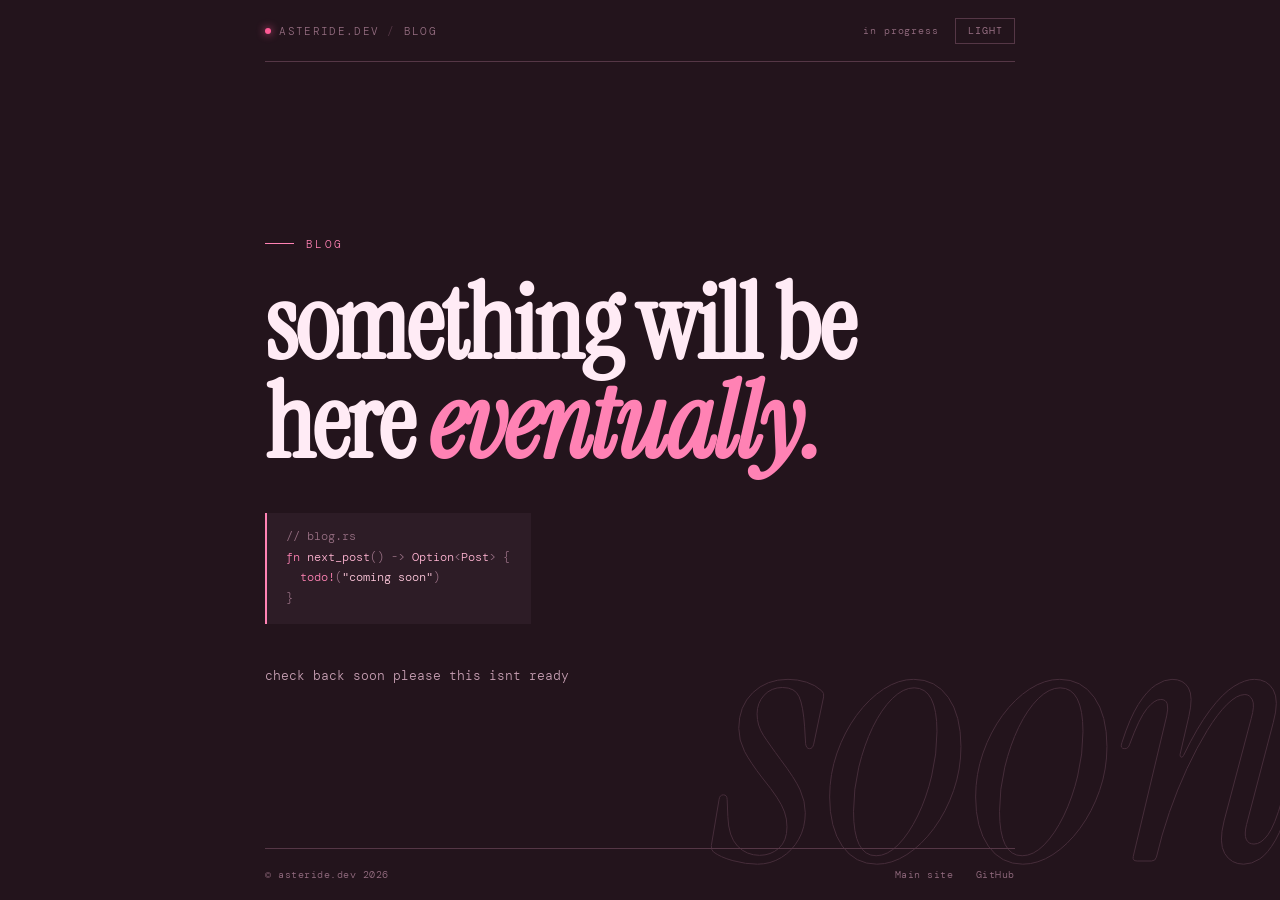
==== index.html @ 515a6f83 "init" ====
<!DOCTYPE html>
<html lang="en">
<head>
  <meta charset="UTF-8" />
  <meta name="viewport" content="width=device-width, initial-scale=1.0" />
  <title>coming soon</title>
  <link rel="preconnect" href="https://fonts.googleapis.com" />
  <link rel="preconnect" href="https://fonts.gstatic.com" crossorigin />
  <link href="https://fonts.googleapis.com/css2?family=Instrument+Serif:ital@0;1&family=DM+Mono:ital,wght@0,300;0,400;1,300&display=swap" rel="stylesheet" />

  <style>
    *, *::before, *::after { box-sizing: border-box; margin: 0; padding: 0; }

    :root {
      --bg-darkest:  rgb(35, 20, 28);
      --bg-dark:     rgb(45, 28, 38);
      --bg-mid:      rgb(55, 35, 45);
      --bg-light:    rgb(70, 45, 58);
      --bg-lighter:  rgb(85, 55, 70);
      --border:      rgb(85, 55, 70);
      --text-primary:   rgb(255, 235, 245);
      --text-secondary: rgb(200, 160, 180);
      --text-muted:     rgb(150, 110, 130);
      --accent:      rgb(255, 130, 180);
      --accent-hot:  rgb(255, 90, 150);
      --accent-light: rgb(255, 200, 220);
      --pink-300:    rgb(255, 180, 210);
      --pink-900:    rgb(130, 30, 65);
    }

    [data-theme="light"] {
      --bg-darkest:  rgb(255, 252, 254);
      --bg-dark:     rgb(255, 248, 252);
      --bg-mid:      rgb(255, 240, 248);
      --bg-light:    rgb(245, 230, 240);
      --bg-lighter:  rgb(235, 220, 230);
      --border:      rgb(235, 220, 230);
      --text-primary:   rgb(80, 40, 60);
      --text-secondary: rgb(130, 80, 105);
      --text-muted:     rgb(170, 120, 145);
      --accent:      rgb(220, 80, 140);
      --accent-hot:  rgb(255, 90, 150);
      --accent-light: rgb(255, 180, 210);
      --pink-300:    rgb(255, 200, 225);
      --pink-900:    rgb(145, 50, 85);
    }

    html, body { height: 100%; }

    body {
      background: var(--bg-darkest);
      color: var(--text-primary);
      font-family: 'DM Mono', monospace;
      font-weight: 300;
      min-height: 100vh;
      display: flex;
      flex-direction: column;
      overflow-x: hidden;
      transition: background 0.3s, color 0.3s;
    }

    .petals {
      position: fixed;
      inset: 0;
      pointer-events: none;
      overflow: hidden;
      z-index: 0;
    }

    .petal {
      position: absolute;
      width: 6px;
      height: 8px;
      background: var(--accent);
      border-radius: 80% 0 80% 0;
      opacity: 0;
      animation: drift linear infinite;
    }

    @keyframes drift {
      0%   { transform: translateY(-20px) rotate(0deg);   opacity: 0; }
      5%   { opacity: 0.18; }
      95%  { opacity: 0.12; }
      100% { transform: translateY(105vh) rotate(360deg); opacity: 0; }
    }

    .page {
      position: relative;
      z-index: 1;
      flex: 1;
      display: flex;
      flex-direction: column;
      max-width: 820px;
      margin: 0 auto;
      width: 100%;
      padding: 0 2.2rem;
    }

    .top-bar {
      border-bottom: 1px solid var(--border);
      padding: 1.1rem 0;
      display: flex;
      justify-content: space-between;
      align-items: center;
      opacity: 0;
      animation: fade-up 0.5s ease forwards 0.1s;
    }

    .site-id {
      font-size: 0.7rem;
      letter-spacing: 0.12em;
      text-transform: uppercase;
      color: var(--text-muted);
      display: flex;
      align-items: center;
      gap: 0.5rem;
    }

    .site-id a { color: inherit; text-decoration: none; transition: color 0.15s; }
    .site-id a:hover { color: var(--accent); }

    .dot {
      width: 6px; height: 6px;
      border-radius: 50%;
      background: var(--accent-hot);
      box-shadow: 0 0 8px var(--accent-hot);
      animation: pulse 2.5s ease-in-out infinite;
    }

    @keyframes pulse {
      0%, 100% { opacity: 1; }
      50% { opacity: 0.3; }
    }

    .top-right { display: flex; align-items: center; gap: 1rem; }

    .theme-toggle {
      background: none;
      border: 1px solid var(--border);
      color: var(--text-muted);
      font-family: 'DM Mono', monospace;
      font-size: 0.62rem;
      letter-spacing: 0.1em;
      text-transform: uppercase;
      padding: 0.35rem 0.7rem;
      cursor: pointer;
      transition: border-color 0.2s, color 0.2s;
    }
    .theme-toggle:hover { border-color: var(--accent); color: var(--accent); }

    .status-tag { font-size: 0.62rem; letter-spacing: 0.1em; color: var(--text-muted); }

    .main {
      flex: 1;
      display: flex;
      flex-direction: column;
      justify-content: center;
      padding: 4rem 0 3rem;
    }

    .kicker {
      font-size: 0.68rem;
      letter-spacing: 0.22em;
      text-transform: uppercase;
      color: var(--accent);
      margin-bottom: 1.5rem;
      opacity: 0;
      animation: fade-up 0.5s ease forwards 0.3s;
      display: flex;
      align-items: center;
      gap: 0.75rem;
    }
    .kicker::before {
      content: '';
      display: inline-block;
      width: 1.8rem;
      height: 1px;
      background: var(--accent);
    }

    .headline {
      font-family: 'Instrument Serif', Georgia, serif;
      font-size: clamp(3rem, 9vw, 6.5rem);
      line-height: 0.95;
      letter-spacing: -0.02em;
      margin-bottom: 2.5rem;
      opacity: 0;
      animation: fade-up 0.6s ease forwards 0.45s;
    }
    .headline em { font-style: italic; color: var(--accent); }

    .code-deco {
      font-size: 0.72rem;
      line-height: 1.8;
      color: var(--text-muted);
      background: var(--bg-dark);
      border-left: 2px solid var(--accent);
      padding: 0.9rem 1.2rem;
      margin-bottom: 2.5rem;
      max-width: 38ch;
      opacity: 0;
      animation: fade-up 0.5s ease forwards 0.6s;
      transition: background 0.3s;
    }
    .code-deco .c { color: var(--text-muted); }
    .code-deco .k { color: var(--accent); }
    .code-deco .s { color: var(--accent-light); }
    .code-deco .n { color: var(--pink-300); }

    .body-copy {
      font-size: 0.82rem;
      line-height: 1.9;
      color: var(--text-secondary);
      max-width: 42ch;
      opacity: 0;
      animation: fade-up 0.5s ease forwards 0.72s;
    }
    .body-copy strong { color: var(--text-primary); font-weight: 400; }

    .notify {
      margin-top: 2.8rem;
      opacity: 0;
      animation: fade-up 0.5s ease forwards 0.85s;
    }

    .notify-label {
      font-size: 0.62rem;
      letter-spacing: 0.18em;
      text-transform: uppercase;
      color: var(--text-muted);
      margin-bottom: 0.75rem;
      display: block;
    }

    .notify-row {
      display: flex;
      max-width: 380px;
      border: 1px solid var(--border);
      background: var(--bg-dark);
      transition: border-color 0.2s, background 0.3s;
    }
    .notify-row:focus-within { border-color: var(--accent); }

    .notify-row input {
      flex: 1;
      padding: 0.75rem 1rem;
      background: transparent;
      border: none;
      outline: none;
      font-family: 'DM Mono', monospace;
      font-size: 0.78rem;
      font-weight: 300;
      color: var(--text-primary);
    }
    .notify-row input::placeholder { color: var(--text-muted); }

    .notify-row button {
      padding: 0.75rem 1.1rem;
      background: var(--accent-hot);
      color: rgb(35, 20, 28);
      border: none;
      font-family: 'DM Mono', monospace;
      font-size: 0.7rem;
      font-weight: 400;
      letter-spacing: 0.1em;
      text-transform: uppercase;
      cursor: pointer;
      transition: background 0.2s;
      white-space: nowrap;
    }
    .notify-row button:hover { background: var(--accent); }

    .thanks {
      display: none;
      font-size: 0.72rem;
      color: var(--accent);
      margin-top: 0.6rem;
      letter-spacing: 0.05em;
    }

    .footer {
      border-top: 1px solid var(--border);
      padding: 1.2rem 0;
      display: flex;
      justify-content: space-between;
      align-items: center;
      opacity: 0;
      animation: fade-up 0.4s ease forwards 1s;
    }

    .footer-copy { font-size: 0.62rem; letter-spacing: 0.05em; color: var(--text-muted); }
    .footer-links { display: flex; gap: 1.4rem; }
    .footer-links a {
      font-size: 0.62rem;
      letter-spacing: 0.05em;
      color: var(--text-muted);
      text-decoration: none;
      transition: color 0.15s;
    }
    .footer-links a:hover { color: var(--accent); }

    .watermark {
      position: fixed;
      bottom: -0.05em;
      right: -0.05em;
      font-family: 'Instrument Serif', Georgia, serif;
      font-style: italic;
      font-size: clamp(10rem, 28vw, 22rem);
      color: transparent;
      -webkit-text-stroke: 1px var(--bg-light);
      line-height: 1;
      pointer-events: none;
      user-select: none;
      opacity: 0;
      animation: fade 1s ease forwards 0.5s;
      z-index: 0;
      transition: -webkit-text-stroke-color 0.3s;
    }

    @keyframes fade-up {
      from { opacity: 0; transform: translateY(14px); }
      to   { opacity: 1; transform: translateY(0); }
    }
    @keyframes fade {
      from { opacity: 0; }
      to   { opacity: 1; }
    }
  </style>
</head>
<body>

  <div class="petals" id="petals"></div>
  <div class="watermark" aria-hidden="true">soon</div>

  <div class="page">
    <header class="top-bar">
      <div class="site-id">
        <span class="dot"></span>
        <a href="https://asteride.dev">asteride.dev</a>
        <span style="color:var(--bg-lighter)">/</span>
        <span>blog</span>
      </div>
      <div class="top-right">
        <span class="status-tag">in progress</span>
        <button class="theme-toggle" id="theme-btn" aria-label="Toggle theme">light</button>
      </div>
    </header>

    <main class="main">
      <p class="kicker">blog</p>

      <h1 class="headline">
        something will be here
        <em>eventually.</em>
      </h1>

      <div class="code-deco" aria-hidden="true">
        <span class="c">// blog.rs</span><br/>
        <span class="k">fn</span> <span class="n"> next_post</span>() -&gt; <span class="n">Option</span>&lt;<span class="n">Post</span>&gt; {<br/>
        &nbsp;&nbsp;<span class="k">todo!</span>(<span class="s">"coming soon"</span>)<br/>
        }
      </div>

      <p class="body-copy">
        check back soon please this isnt ready
      </p>
    </main>

    <footer class="footer">
      <span class="footer-copy">© asteride.dev 2026</span>
      <nav class="footer-links">
        <a href="https://asteride.dev">Main site</a>
        <a href="https://github.com/Aster-IDE" target="_blank" rel="noopener">GitHub</a>
      </nav>
    </footer>
  </div>

  <script>
    // Falling petals
    const container = document.getElementById('petals');
    for (let i = 0; i < 18; i++) {
      const p = document.createElement('div');
      p.className = 'petal';
      p.style.left = Math.random() * 100 + 'vw';
      p.style.width = (4 + Math.random() * 5) + 'px';
      p.style.height = (6 + Math.random() * 6) + 'px';
      p.style.animationDuration = (8 + Math.random() * 14) + 's';
      p.style.animationDelay = (Math.random() * 16) + 's';
      p.style.borderRadius = Math.random() > 0.5 ? '80% 0 80% 0' : '0 80% 0 80%';
      container.appendChild(p);
    }

    // Theme toggle
    const themeBtn = document.getElementById('theme-btn');
    let dark = true;
    themeBtn.addEventListener('click', () => {
      dark = !dark;
      document.documentElement.setAttribute('data-theme', dark ? '' : 'light');
      themeBtn.textContent = dark ? 'light' : 'dark';
    });
  </script>

</body>
</html>
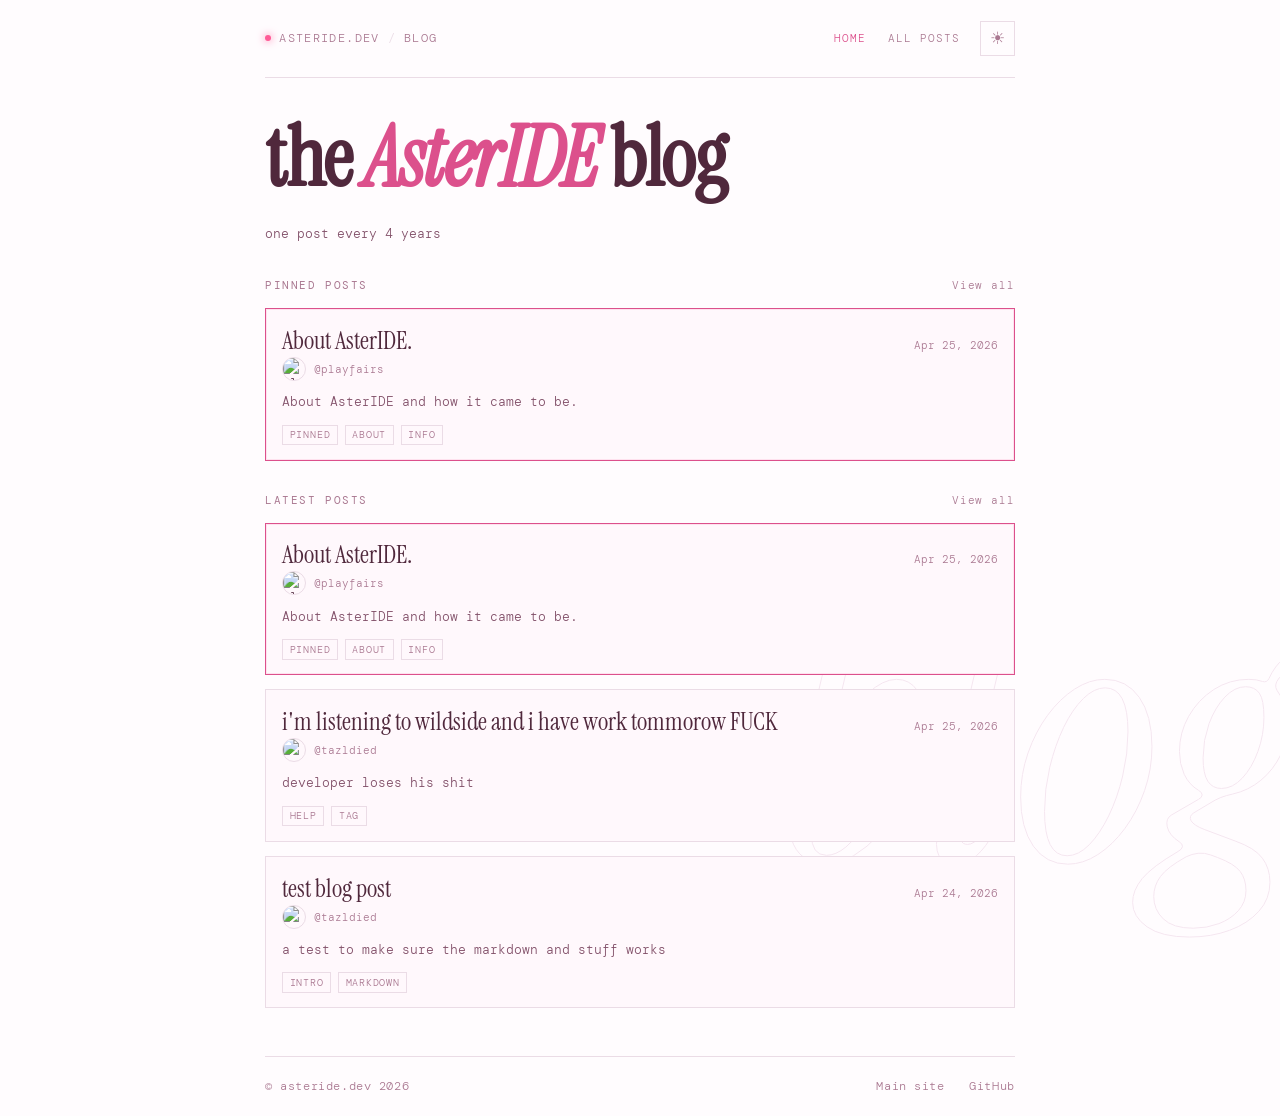
==== commit fce58d93: "faviocn" ====
--- a/index.html
+++ b/index.html
@@ -1,369 +1,75 @@
-<!DOCTYPE html>
+﻿<!DOCTYPE html>
 <html lang="en">
 <head>
   <meta charset="UTF-8" />
   <meta name="viewport" content="width=device-width, initial-scale=1.0" />
-  <title>coming soon</title>
+  <title>AsterIDE Blog</title>
+  <link rel="icon" type="image/x-icon" href="https://asteride.dev/favicon.ico"/>
+  <script>
+    (function () {
+      const key = "aster_blog_theme";
+      let theme = null;
+      try {
+        theme = localStorage.getItem(key);
+      } catch (error) {
+        theme = null;
+      }
+      if (theme !== "dark" && theme !== "light") {
+        const prefersDark = window.matchMedia && window.matchMedia("(prefers-color-scheme: dark)").matches;
+        theme = prefersDark ? "dark" : "light";
+      }
+      document.documentElement.setAttribute("data-theme", theme === "light" ? "light" : "");
+    })();
+  </script>
   <link rel="preconnect" href="https://fonts.googleapis.com" />
   <link rel="preconnect" href="https://fonts.gstatic.com" crossorigin />
   <link href="https://fonts.googleapis.com/css2?family=Instrument+Serif:ital@0;1&family=DM+Mono:ital,wght@0,300;0,400;1,300&display=swap" rel="stylesheet" />
-
-  <style>
-    *, *::before, *::after { box-sizing: border-box; margin: 0; padding: 0; }
-
-    :root {
-      --bg-darkest:  rgb(35, 20, 28);
-      --bg-dark:     rgb(45, 28, 38);
-      --bg-mid:      rgb(55, 35, 45);
-      --bg-light:    rgb(70, 45, 58);
-      --bg-lighter:  rgb(85, 55, 70);
-      --border:      rgb(85, 55, 70);
-      --text-primary:   rgb(255, 235, 245);
-      --text-secondary: rgb(200, 160, 180);
-      --text-muted:     rgb(150, 110, 130);
-      --accent:      rgb(255, 130, 180);
-      --accent-hot:  rgb(255, 90, 150);
-      --accent-light: rgb(255, 200, 220);
-      --pink-300:    rgb(255, 180, 210);
-      --pink-900:    rgb(130, 30, 65);
-    }
-
-    [data-theme="light"] {
-      --bg-darkest:  rgb(255, 252, 254);
-      --bg-dark:     rgb(255, 248, 252);
-      --bg-mid:      rgb(255, 240, 248);
-      --bg-light:    rgb(245, 230, 240);
-      --bg-lighter:  rgb(235, 220, 230);
-      --border:      rgb(235, 220, 230);
-      --text-primary:   rgb(80, 40, 60);
-      --text-secondary: rgb(130, 80, 105);
-      --text-muted:     rgb(170, 120, 145);
-      --accent:      rgb(220, 80, 140);
-      --accent-hot:  rgb(255, 90, 150);
-      --accent-light: rgb(255, 180, 210);
-      --pink-300:    rgb(255, 200, 225);
-      --pink-900:    rgb(145, 50, 85);
-    }
-
-    html, body { height: 100%; }
-
-    body {
-      background: var(--bg-darkest);
-      color: var(--text-primary);
-      font-family: 'DM Mono', monospace;
-      font-weight: 300;
-      min-height: 100vh;
-      display: flex;
-      flex-direction: column;
-      overflow-x: hidden;
-      transition: background 0.3s, color 0.3s;
-    }
-
-    .petals {
-      position: fixed;
-      inset: 0;
-      pointer-events: none;
-      overflow: hidden;
-      z-index: 0;
-    }
-
-    .petal {
-      position: absolute;
-      width: 6px;
-      height: 8px;
-      background: var(--accent);
-      border-radius: 80% 0 80% 0;
-      opacity: 0;
-      animation: drift linear infinite;
-    }
-
-    @keyframes drift {
-      0%   { transform: translateY(-20px) rotate(0deg);   opacity: 0; }
-      5%   { opacity: 0.18; }
-      95%  { opacity: 0.12; }
-      100% { transform: translateY(105vh) rotate(360deg); opacity: 0; }
-    }
-
-    .page {
-      position: relative;
-      z-index: 1;
-      flex: 1;
-      display: flex;
-      flex-direction: column;
-      max-width: 820px;
-      margin: 0 auto;
-      width: 100%;
-      padding: 0 2.2rem;
-    }
-
-    .top-bar {
-      border-bottom: 1px solid var(--border);
-      padding: 1.1rem 0;
-      display: flex;
-      justify-content: space-between;
-      align-items: center;
-      opacity: 0;
-      animation: fade-up 0.5s ease forwards 0.1s;
-    }
-
-    .site-id {
-      font-size: 0.7rem;
-      letter-spacing: 0.12em;
-      text-transform: uppercase;
-      color: var(--text-muted);
-      display: flex;
-      align-items: center;
-      gap: 0.5rem;
-    }
-
-    .site-id a { color: inherit; text-decoration: none; transition: color 0.15s; }
-    .site-id a:hover { color: var(--accent); }
-
-    .dot {
-      width: 6px; height: 6px;
-      border-radius: 50%;
-      background: var(--accent-hot);
-      box-shadow: 0 0 8px var(--accent-hot);
-      animation: pulse 2.5s ease-in-out infinite;
-    }
-
-    @keyframes pulse {
-      0%, 100% { opacity: 1; }
-      50% { opacity: 0.3; }
-    }
-
-    .top-right { display: flex; align-items: center; gap: 1rem; }
-
-    .theme-toggle {
-      background: none;
-      border: 1px solid var(--border);
-      color: var(--text-muted);
-      font-family: 'DM Mono', monospace;
-      font-size: 0.62rem;
-      letter-spacing: 0.1em;
-      text-transform: uppercase;
-      padding: 0.35rem 0.7rem;
-      cursor: pointer;
-      transition: border-color 0.2s, color 0.2s;
-    }
-    .theme-toggle:hover { border-color: var(--accent); color: var(--accent); }
-
-    .status-tag { font-size: 0.62rem; letter-spacing: 0.1em; color: var(--text-muted); }
-
-    .main {
-      flex: 1;
-      display: flex;
-      flex-direction: column;
-      justify-content: center;
-      padding: 4rem 0 3rem;
-    }
-
-    .kicker {
-      font-size: 0.68rem;
-      letter-spacing: 0.22em;
-      text-transform: uppercase;
-      color: var(--accent);
-      margin-bottom: 1.5rem;
-      opacity: 0;
-      animation: fade-up 0.5s ease forwards 0.3s;
-      display: flex;
-      align-items: center;
-      gap: 0.75rem;
-    }
-    .kicker::before {
-      content: '';
-      display: inline-block;
-      width: 1.8rem;
-      height: 1px;
-      background: var(--accent);
-    }
-
-    .headline {
-      font-family: 'Instrument Serif', Georgia, serif;
-      font-size: clamp(3rem, 9vw, 6.5rem);
-      line-height: 0.95;
-      letter-spacing: -0.02em;
-      margin-bottom: 2.5rem;
-      opacity: 0;
-      animation: fade-up 0.6s ease forwards 0.45s;
-    }
-    .headline em { font-style: italic; color: var(--accent); }
-
-    .code-deco {
-      font-size: 0.72rem;
-      line-height: 1.8;
-      color: var(--text-muted);
-      background: var(--bg-dark);
-      border-left: 2px solid var(--accent);
-      padding: 0.9rem 1.2rem;
-      margin-bottom: 2.5rem;
-      max-width: 38ch;
-      opacity: 0;
-      animation: fade-up 0.5s ease forwards 0.6s;
-      transition: background 0.3s;
-    }
-    .code-deco .c { color: var(--text-muted); }
-    .code-deco .k { color: var(--accent); }
-    .code-deco .s { color: var(--accent-light); }
-    .code-deco .n { color: var(--pink-300); }
-
-    .body-copy {
-      font-size: 0.82rem;
-      line-height: 1.9;
-      color: var(--text-secondary);
-      max-width: 42ch;
-      opacity: 0;
-      animation: fade-up 0.5s ease forwards 0.72s;
-    }
-    .body-copy strong { color: var(--text-primary); font-weight: 400; }
-
-    .notify {
-      margin-top: 2.8rem;
-      opacity: 0;
-      animation: fade-up 0.5s ease forwards 0.85s;
-    }
-
-    .notify-label {
-      font-size: 0.62rem;
-      letter-spacing: 0.18em;
-      text-transform: uppercase;
-      color: var(--text-muted);
-      margin-bottom: 0.75rem;
-      display: block;
-    }
-
-    .notify-row {
-      display: flex;
-      max-width: 380px;
-      border: 1px solid var(--border);
-      background: var(--bg-dark);
-      transition: border-color 0.2s, background 0.3s;
-    }
-    .notify-row:focus-within { border-color: var(--accent); }
-
-    .notify-row input {
-      flex: 1;
-      padding: 0.75rem 1rem;
-      background: transparent;
-      border: none;
-      outline: none;
-      font-family: 'DM Mono', monospace;
-      font-size: 0.78rem;
-      font-weight: 300;
-      color: var(--text-primary);
-    }
-    .notify-row input::placeholder { color: var(--text-muted); }
-
-    .notify-row button {
-      padding: 0.75rem 1.1rem;
-      background: var(--accent-hot);
-      color: rgb(35, 20, 28);
-      border: none;
-      font-family: 'DM Mono', monospace;
-      font-size: 0.7rem;
-      font-weight: 400;
-      letter-spacing: 0.1em;
-      text-transform: uppercase;
-      cursor: pointer;
-      transition: background 0.2s;
-      white-space: nowrap;
-    }
-    .notify-row button:hover { background: var(--accent); }
-
-    .thanks {
-      display: none;
-      font-size: 0.72rem;
-      color: var(--accent);
-      margin-top: 0.6rem;
-      letter-spacing: 0.05em;
-    }
-
-    .footer {
-      border-top: 1px solid var(--border);
-      padding: 1.2rem 0;
-      display: flex;
-      justify-content: space-between;
-      align-items: center;
-      opacity: 0;
-      animation: fade-up 0.4s ease forwards 1s;
-    }
-
-    .footer-copy { font-size: 0.62rem; letter-spacing: 0.05em; color: var(--text-muted); }
-    .footer-links { display: flex; gap: 1.4rem; }
-    .footer-links a {
-      font-size: 0.62rem;
-      letter-spacing: 0.05em;
-      color: var(--text-muted);
-      text-decoration: none;
-      transition: color 0.15s;
-    }
-    .footer-links a:hover { color: var(--accent); }
-
-    .watermark {
-      position: fixed;
-      bottom: -0.05em;
-      right: -0.05em;
-      font-family: 'Instrument Serif', Georgia, serif;
-      font-style: italic;
-      font-size: clamp(10rem, 28vw, 22rem);
-      color: transparent;
-      -webkit-text-stroke: 1px var(--bg-light);
-      line-height: 1;
-      pointer-events: none;
-      user-select: none;
-      opacity: 0;
-      animation: fade 1s ease forwards 0.5s;
-      z-index: 0;
-      transition: -webkit-text-stroke-color 0.3s;
-    }
-
-    @keyframes fade-up {
-      from { opacity: 0; transform: translateY(14px); }
-      to   { opacity: 1; transform: translateY(0); }
-    }
-    @keyframes fade {
-      from { opacity: 0; }
-      to   { opacity: 1; }
-    }
-  </style>
+  <link rel="stylesheet" href="css/site.css" />
 </head>
 <body>
-
   <div class="petals" id="petals"></div>
-  <div class="watermark" aria-hidden="true">soon</div>
+  <div class="watermark" aria-hidden="true">blog</div>
 
   <div class="page">
     <header class="top-bar">
       <div class="site-id">
         <span class="dot"></span>
         <a href="https://asteride.dev">asteride.dev</a>
-        <span style="color:var(--bg-lighter)">/</span>
-        <span>blog</span>
+        <span class="crumb-sep">/</span>
+        <a href="index.html">blog</a>
       </div>
       <div class="top-right">
-        <span class="status-tag">in progress</span>
-        <button class="theme-toggle" id="theme-btn" aria-label="Toggle theme">light</button>
+        <button class="menu-toggle" id="menu-btn" aria-label="Toggle navigation menu" aria-expanded="false" aria-controls="header-nav">☰</button>
+        <nav class="header-nav" id="header-nav" aria-label="Header navigation">
+          <a class="header-link active" href="index.html">home</a>
+          <a class="header-link" href="blogs.html">all posts</a>
+          <button class="theme-toggle" id="theme-btn" aria-label="Toggle theme">☀</button>
+        </nav>
       </div>
     </header>
 
     <main class="main">
-      <p class="kicker">blog</p>
+      <!-- <p class="kicker">blog</p> -->
+      <h1 class="title">the <em>AsterIDE</em> blog</h1>
+      <p class="intro">
+        one post every 4 years
+      </p>
 
-      <h1 class="headline">
-        something will be here
-        <em>eventually.</em>
-      </h1>
+      <section>
+        <div class="section-head">
+          <h2>Pinned Posts</h2>
+          <a href="blogs.html">View all</a>
+        </div>
+        <div id="pinned-posts-home" class="card-grid" aria-live="polite"></div>
+      </section>
 
-      <div class="code-deco" aria-hidden="true">
-        <span class="c">// blog.rs</span><br/>
-        <span class="k">fn</span> <span class="n"> next_post</span>() -&gt; <span class="n">Option</span>&lt;<span class="n">Post</span>&gt; {<br/>
-        &nbsp;&nbsp;<span class="k">todo!</span>(<span class="s">"coming soon"</span>)<br/>
-        }
-      </div>
-
-      <p class="body-copy">
-        check back soon please this isnt ready
-      </p>
+      <section id="latest-posts-section">
+        <div class="section-head">
+          <h2>Latest Posts</h2>
+          <a href="blogs.html">View all</a>
+        </div>
+        <div id="latest-posts" class="card-grid" aria-live="polite"></div>
+      </section>
     </main>
 
     <footer class="footer">
@@ -375,30 +81,30 @@
     </footer>
   </div>
 
+  <script src="js/blog.js"></script>
   <script>
-    // Falling petals
-    const container = document.getElementById('petals');
-    for (let i = 0; i < 18; i++) {
-      const p = document.createElement('div');
-      p.className = 'petal';
-      p.style.left = Math.random() * 100 + 'vw';
-      p.style.width = (4 + Math.random() * 5) + 'px';
-      p.style.height = (6 + Math.random() * 6) + 'px';
-      p.style.animationDuration = (8 + Math.random() * 14) + 's';
-      p.style.animationDelay = (Math.random() * 16) + 's';
-      p.style.borderRadius = Math.random() > 0.5 ? '80% 0 80% 0' : '0 80% 0 80%';
-      container.appendChild(p);
-    }
+    (async function initHomePage() {
+      window.blogData.initChrome();
+      const latestMount = document.getElementById("latest-posts");
+      const pinnedMount = document.getElementById("pinned-posts-home");
+      try {
+        const posts = await window.blogData.loadPosts();
+        const pinnedPosts = window.blogData.sortPinnedPosts(posts.filter((post) => post.pinned));
 
-    // Theme toggle
-    const themeBtn = document.getElementById('theme-btn');
-    let dark = true;
-    themeBtn.addEventListener('click', () => {
-      dark = !dark;
-      document.documentElement.setAttribute('data-theme', dark ? '' : 'light');
-      themeBtn.textContent = dark ? 'light' : 'dark';
-    });
+        if (pinnedPosts.length) {
+          window.blogData.renderPostList(pinnedPosts, pinnedMount);
+        } else {
+          pinnedMount.parentElement.style.display = "none";
+        }
+
+        window.blogData.renderPostList(posts, latestMount, 3);
+      } catch (error) {
+        console.error(error);
+        window.blogData.setErrorState(latestMount, "Unable to load latest posts right now.");
+        pinnedMount.parentElement.style.display = "none";
+      }
+    })();
   </script>
+</body>
+</html>
 
-</body>
-</html>
--- a/css/site.css
+++ b/css/site.css
@@ -0,0 +1,804 @@
+﻿*, *::before, *::after {
+  box-sizing: border-box;
+  margin: 0;
+  padding: 0;
+}
+
+:root {
+  --bg-darkest: rgb(35, 20, 28);
+  --bg-dark: rgb(45, 28, 38);
+  --bg-mid: rgb(55, 35, 45);
+  --bg-light: rgb(70, 45, 58);
+  --bg-lighter: rgb(85, 55, 70);
+  --border: rgb(85, 55, 70);
+  --text-primary: rgb(255, 235, 245);
+  --text-secondary: rgb(200, 160, 180);
+  --text-muted: rgb(150, 110, 130);
+  --accent: rgb(255, 130, 180);
+  --accent-hot: rgb(255, 90, 150);
+  --accent-light: rgb(255, 200, 220);
+  --pink-300: rgb(255, 180, 210);
+  --pink-900: rgb(130, 30, 65);
+}
+
+[data-theme="light"] {
+  --bg-darkest: rgb(255, 252, 254);
+  --bg-dark: rgb(255, 248, 252);
+  --bg-mid: rgb(255, 240, 248);
+  --bg-light: rgb(245, 230, 240);
+  --bg-lighter: rgb(235, 220, 230);
+  --border: rgb(235, 220, 230);
+  --text-primary: rgb(80, 40, 60);
+  --text-secondary: rgb(130, 80, 105);
+  --text-muted: rgb(170, 120, 145);
+  --accent: rgb(220, 80, 140);
+  --accent-hot: rgb(255, 90, 150);
+  --accent-light: rgb(255, 180, 210);
+  --pink-300: rgb(255, 200, 225);
+  --pink-900: rgb(145, 50, 85);
+}
+
+html,
+body {
+  height: 100%;
+}
+
+body {
+  background: var(--bg-darkest);
+  color: var(--text-primary);
+  font-family: "DM Mono", monospace;
+  font-weight: 300;
+  min-height: 100vh;
+  display: flex;
+  flex-direction: column;
+  overflow-x: hidden;
+  transition: background 0.3s, color 0.3s;
+}
+
+a {
+  color: inherit;
+  text-decoration: none;
+}
+
+.petals {
+  position: fixed;
+  inset: 0;
+  pointer-events: none;
+  overflow: hidden;
+  z-index: 0;
+}
+
+.petal {
+  position: absolute;
+  width: 6px;
+  height: 8px;
+  background: var(--accent);
+  border-radius: 80% 0 80% 0;
+  opacity: 0;
+  animation: drift linear infinite;
+}
+
+@keyframes drift {
+  0% {
+    transform: translateY(-20px) rotate(0deg);
+    opacity: 0;
+  }
+
+  5% {
+    opacity: 0.18;
+  }
+
+  95% {
+    opacity: 0.12;
+  }
+
+  100% {
+    transform: translateY(105vh) rotate(360deg);
+    opacity: 0;
+  }
+}
+
+.page {
+  position: relative;
+  z-index: 1;
+  flex: 1;
+  display: flex;
+  flex-direction: column;
+  max-width: 820px;
+  margin: 0 auto;
+  width: 100%;
+  padding: 0 2.2rem;
+}
+
+.top-bar {
+  border-bottom: 1px solid var(--border);
+  padding: 1.3rem 0;
+  display: flex;
+  justify-content: space-between;
+  align-items: center;
+  position: relative;
+  z-index: 20;
+  opacity: 0;
+  animation: fade-up 0.5s ease forwards 0.1s;
+}
+
+.site-id {
+  font-size: 0.78rem;
+  letter-spacing: 0.11em;
+  text-transform: uppercase;
+  color: var(--text-muted);
+  display: flex;
+  align-items: center;
+  gap: 0.5rem;
+}
+
+.site-id a {
+  color: inherit;
+  text-decoration: none;
+  transition: color 0.15s;
+}
+
+.site-id a:hover {
+  color: var(--accent);
+}
+
+.crumb-sep {
+  color: var(--bg-lighter);
+}
+
+.crumb-current {
+  color: var(--text-muted);
+}
+
+.dot {
+  width: 6px;
+  height: 6px;
+  border-radius: 50%;
+  background: var(--accent-hot);
+  box-shadow: 0 0 8px var(--accent-hot);
+  animation: pulse 2.5s ease-in-out infinite;
+}
+
+@keyframes pulse {
+  0%,
+  100% {
+    opacity: 1;
+  }
+
+  50% {
+    opacity: 0.3;
+  }
+}
+
+.top-right {
+  display: flex;
+  align-items: center;
+  gap: 0.8rem;
+  margin-left: auto;
+}
+
+.header-nav {
+  display: flex;
+  align-items: center;
+  gap: 1.15rem;
+}
+
+.menu-toggle {
+  display: none;
+  background: none;
+  border: 1px solid var(--border);
+  color: var(--text-muted);
+  font-family: "DM Mono", monospace;
+  font-size: 1.05rem;
+  line-height: 1;
+  width: 2.2rem;
+  height: 2.2rem;
+  padding: 0;
+  align-items: center;
+  justify-content: center;
+  cursor: pointer;
+  transition: border-color 0.2s, color 0.2s;
+}
+
+.menu-toggle:hover {
+  border-color: var(--accent);
+  color: var(--accent);
+}
+
+.header-link {
+  font-size: 0.7rem;
+  letter-spacing: 0.09em;
+  text-transform: uppercase;
+  color: var(--text-muted);
+  padding: 0.2rem 0.1rem;
+  transition: color 0.15s;
+}
+
+.header-link:hover,
+.header-link.active {
+  color: var(--accent);
+}
+
+.theme-toggle {
+  background: none;
+  border: 1px solid var(--border);
+  color: var(--text-muted);
+  font-family: "DM Mono", monospace;
+  font-size: 1.08rem;
+  line-height: 1;
+  letter-spacing: 0;
+  width: 2.2rem;
+  height: 2.2rem;
+  padding: 0;
+  display: inline-flex;
+  align-items: center;
+  justify-content: center;
+  cursor: pointer;
+  transition: border-color 0.2s, color 0.2s;
+}
+
+.theme-toggle:hover {
+  border-color: var(--accent);
+  color: var(--accent);
+}
+
+.status-tag {
+  font-size: 0.62rem;
+  letter-spacing: 0.1em;
+  color: var(--text-muted);
+}
+
+.main {
+  flex: 1;
+  display: flex;
+  flex-direction: column;
+  padding: 2.6rem 0 3rem;
+}
+
+.kicker {
+  font-size: 0.68rem;
+  letter-spacing: 0.22em;
+  text-transform: uppercase;
+  color: var(--accent);
+  margin-bottom: 1rem;
+  opacity: 0;
+  animation: fade-up 0.5s ease forwards 0.3s;
+  display: flex;
+  align-items: center;
+  gap: 0.75rem;
+}
+
+.kicker::before {
+  content: "";
+  display: inline-block;
+  width: 1.8rem;
+  height: 1px;
+  background: var(--accent);
+}
+
+.title {
+  font-family: "Instrument Serif", Georgia, serif;
+  font-size: clamp(2.5rem, 8vw, 5.2rem);
+  line-height: 0.95;
+  letter-spacing: -0.02em;
+  margin-bottom: 1.4rem;
+  opacity: 0;
+  animation: fade-up 0.6s ease forwards 0.45s;
+}
+
+.title em {
+  font-style: italic;
+  color: var(--accent);
+}
+
+.intro {
+  font-size: 0.84rem;
+  line-height: 1.9;
+  color: var(--text-secondary);
+  max-width: 52ch;
+  opacity: 0;
+  animation: fade-up 0.5s ease forwards 0.72s;
+}
+
+.section-head {
+  display: flex;
+  justify-content: space-between;
+  align-items: center;
+  gap: 1rem;
+  margin-top: 2rem;
+  margin-bottom: 1rem;
+}
+
+.section-head h2 {
+  font-size: 0.7rem;
+  letter-spacing: 0.14em;
+  text-transform: uppercase;
+  color: var(--text-muted);
+  font-weight: 400;
+}
+
+.section-head a {
+  font-size: 0.68rem;
+  letter-spacing: 0.08em;
+  color: var(--text-muted);
+}
+
+.section-head a:hover {
+  color: var(--accent);
+}
+
+.card-grid {
+  display: grid;
+  gap: 0.9rem;
+}
+
+.card {
+  border: 1px solid var(--border);
+  background: var(--bg-dark);
+  padding: 0.9rem 1rem;
+  transition: border-color 0.2s ease;
+}
+
+.card-reveal {
+  opacity: 0;
+  animation: fade-up 0.45s ease forwards;
+}
+
+.card:hover {
+  border-color: var(--accent);
+}
+
+.pinned-card {
+  border-color: var(--accent);
+  box-shadow: inset 0 0 0 1px rgba(255, 130, 180, 0.2);
+}
+
+.card-top {
+  display: flex;
+  justify-content: space-between;
+  align-items: baseline;
+  gap: 1rem;
+}
+
+.card-author {
+  margin-bottom: 0.6rem;
+}
+
+.author-info {
+  display: flex;
+  align-items: center;
+  gap: 0.5rem;
+  font-size: 0.75rem;
+}
+
+.author-avatar {
+  width: 24px;
+  height: 24px;
+  border-radius: 50%;
+  border: 1px solid var(--border);
+}
+
+.author-name {
+  color: var(--text-muted);
+  font-size: 0.7rem;
+  text-decoration: none;
+  transition: color 0.15s;
+}
+
+.author-name:hover {
+  color: var(--accent);
+}
+
+.card h3 {
+  margin: 0;
+  font-family: "Instrument Serif", Georgia, serif;
+  font-size: 1.55rem;
+  font-weight: 400;
+}
+
+.card h3 a {
+  color: var(--text-primary);
+}
+
+.card h3 a:hover {
+  color: var(--accent);
+}
+
+.card time {
+  color: var(--text-muted);
+  font-size: 0.7rem;
+  white-space: nowrap;
+}
+
+.card p {
+  margin-top: 0.6rem;
+  color: var(--text-secondary);
+  font-size: 0.8rem;
+  line-height: 1.8;
+}
+
+.tags {
+  display: flex;
+  flex-wrap: wrap;
+  gap: 0.45rem;
+  margin-top: 0.7rem;
+}
+
+.tag {
+  font-size: 0.62rem;
+  letter-spacing: 0.08em;
+  text-transform: uppercase;
+  color: var(--text-muted);
+  border: 1px solid var(--border);
+  padding: 0.18rem 0.4rem;
+}
+
+.post-wrap {
+  flex: 1;
+  width: 100%;
+  padding: 2.6rem 0 3rem;
+}
+
+.post-meta {
+  border-bottom: 1px solid var(--border);
+  margin-bottom: 1.3rem;
+  padding-bottom: 0.8rem;
+}
+
+.post-meta h1 {
+  margin: 0.2rem 0 0;
+  font-family: "Instrument Serif", Georgia, serif;
+  font-size: clamp(2rem, 6vw, 4rem);
+  line-height: 0.98;
+  font-weight: 400;
+}
+
+.post-meta p {
+  margin: 0.5rem 0 0;
+  color: var(--text-secondary);
+  font-size: 0.84rem;
+  line-height: 1.8;
+}
+
+.post-header {
+  display: flex;
+  justify-content: space-between;
+  align-items: center;
+  margin-bottom: 0.5rem;
+}
+
+.post-header .kicker {
+  margin-bottom: 0;
+}
+
+.post-author-bar {
+  display: flex;
+  align-items: center;
+  gap: 0.5rem;
+  font-size: 0.68rem;
+  color: var(--text-muted);
+  white-space: nowrap;
+}
+
+.post-author-avatar {
+  width: 32px;
+  height: 32px;
+  border-radius: 50%;
+  border: 1px solid var(--border);
+}
+
+.post-author-name {
+  color: var(--text-muted);
+  font-size: 0.68rem;
+  text-decoration: none;
+  transition: color 0.15s;
+}
+
+.post-author-name:hover {
+  color: var(--accent);
+}
+
+.post-body {
+  color: var(--text-secondary);
+  font-size: 0.84rem;
+  line-height: 1.95;
+}
+
+.post-body h1,
+.post-body h2,
+.post-body h3,
+.post-body h4 {
+  color: var(--text-primary);
+  font-family: "Instrument Serif", Georgia, serif;
+  font-weight: 400;
+  line-height: 1.1;
+  margin-top: 1.6rem;
+  margin-bottom: 0.6rem;
+}
+
+.post-body p,
+.post-body ul,
+.post-body ol,
+.post-body blockquote {
+  margin: 0.8rem 0;
+}
+
+.post-body ul,
+.post-body ol {
+  padding-left: 1.2rem;
+}
+
+.post-body a {
+  color: var(--accent-light);
+}
+
+.post-body a:hover {
+  color: var(--accent);
+}
+
+.post-body code {
+  font-family: "DM Mono", monospace;
+  background: rgba(255, 200, 220, 0.12);
+  color: var(--pink-300);
+  padding: 0.15rem 0.32rem;
+}
+
+.post-body pre {
+  background: var(--bg-dark);
+  border: 1px solid var(--border);
+  overflow-x: auto;
+  padding: 0.9rem;
+}
+
+.post-body pre code {
+  background: transparent;
+  padding: 0;
+}
+
+.post-body blockquote {
+  border-left: 2px solid var(--accent);
+  padding-left: 0.8rem;
+  color: var(--text-primary);
+}
+
+.empty-state {
+  border: 1px dashed var(--border);
+  padding: 1rem;
+  color: var(--text-secondary);
+  font-size: 0.8rem;
+}
+
+.footer {
+  border-top: 1px solid var(--border);
+  padding: 1.35rem 0;
+  display: flex;
+  justify-content: space-between;
+  align-items: center;
+  opacity: 0;
+  animation: fade 0.45s ease forwards 0.9s;
+}
+
+.footer-copy {
+  font-size: 0.72rem;
+  letter-spacing: 0.05em;
+  color: var(--text-muted);
+}
+
+.footer-links {
+  display: flex;
+  gap: 1.55rem;
+}
+
+.footer-links a {
+  font-size: 0.72rem;
+  letter-spacing: 0.05em;
+  color: var(--text-muted);
+  text-decoration: none;
+  transition: color 0.15s;
+}
+
+.footer-links a:hover {
+  color: var(--accent);
+}
+
+.watermark {
+  position: fixed;
+  bottom: -0.05em;
+  right: -0.05em;
+  font-family: "Instrument Serif", Georgia, serif;
+  font-style: italic;
+  font-size: clamp(10rem, 28vw, 22rem);
+  color: transparent;
+  -webkit-text-stroke: 1px var(--bg-light);
+  line-height: 1;
+  pointer-events: none;
+  user-select: none;
+  opacity: 0;
+  animation: fade 1s ease forwards 0.5s;
+  z-index: 0;
+  transition: -webkit-text-stroke-color 0.3s;
+}
+
+@keyframes fade-up {
+  from {
+    opacity: 0;
+    transform: translateY(14px);
+  }
+
+  to {
+    opacity: 1;
+    transform: translateY(0);
+  }
+}
+
+@keyframes fade {
+  from {
+    opacity: 0;
+  }
+
+  to {
+    opacity: 1;
+  }
+}
+
+@media (max-width: 700px) {
+  .page {
+    padding: 0 1.2rem;
+  }
+
+  .top-bar {
+    display: flex;
+    position: relative;
+    align-items: flex-start;
+    justify-content: space-between;
+    gap: 0.6rem;
+    flex-wrap: nowrap;
+  }
+
+  .site-id {
+    font-size: 0.7rem;
+    letter-spacing: 0.08em;
+    gap: 0.35rem;
+    white-space: nowrap;
+  }
+
+  .top-right {
+    margin-top: 0;
+    width: auto;
+    position: static;
+    display: flex;
+    flex-direction: column;
+    align-items: flex-end;
+  }
+
+  .menu-toggle {
+    display: inline-flex;
+  }
+
+  .header-nav {
+    display: none;
+    position: absolute;
+    left: 0;
+    right: 0;
+    top: calc(100% + 0.55rem);
+    width: auto;
+    margin-top: 0;
+    flex-direction: column;
+    align-items: stretch;
+    gap: 0.3rem;
+    padding: 0.7rem;
+    border: 1px solid var(--border);
+    background: var(--bg-dark);
+    border-radius: 0.3rem;
+    z-index: 30;
+    pointer-events: none;
+  }
+
+  .header-nav.open {
+    display: flex;
+    animation: fade 0.2s ease forwards;
+    pointer-events: auto;
+  }
+
+  .header-link {
+    display: block;
+    width: 100%;
+    font-size: 0.78rem;
+    letter-spacing: 0.08em;
+    padding: 0.55rem 0.6rem;
+    border: 1px solid transparent;
+    border-radius: 0.25rem;
+    background: transparent;
+    line-height: 1.2;
+  }
+
+  .header-link:hover,
+  .header-link.active {
+    border-color: var(--border);
+    background: rgba(255, 130, 180, 0.07);
+  }
+
+  .theme-toggle {
+    width: 100%;
+    height: 2.25rem;
+    justify-content: center;
+    padding-left: 0;
+  }
+
+  .main {
+    padding: 1.8rem 0 2.4rem;
+  }
+
+  .title {
+    font-size: clamp(2.1rem, 13vw, 3.2rem);
+    line-height: 0.97;
+  }
+
+  .intro {
+    max-width: 100%;
+    font-size: 0.88rem;
+    line-height: 1.75;
+  }
+
+  .section-head {
+    margin-top: 1.35rem;
+    margin-bottom: 0.8rem;
+  }
+
+  .card h3 {
+    font-size: 1.25rem;
+  }
+
+  .post-wrap {
+    padding: 1.8rem 0 2.2rem;
+  }
+
+  .post-meta h1 {
+    font-size: clamp(1.7rem, 10vw, 2.4rem);
+  }
+
+  .watermark {
+    font-size: clamp(6.5rem, 42vw, 10rem);
+    opacity: 0.55;
+  }
+
+  .footer {
+    flex-direction: column;
+    align-items: flex-start;
+    gap: 0.6rem;
+  }
+
+  .card-top {
+    flex-direction: column;
+    align-items: flex-start;
+    gap: 0.2rem;
+  }
+
+  .author-info {
+    font-size: 0.7rem;
+  }
+
+  .author-avatar {
+    width: 20px;
+    height: 20px;
+  }
+
+  .post-header {
+    flex-direction: column;
+    align-items: flex-start;
+    gap: 0.3rem;
+  }
+
+  .post-header .kicker {
+    margin-bottom: 0.3rem;
+  }
+
+  .post-author-bar {
+    font-size: 0.65rem;
+  }
+
+  .post-author-avatar {
+    width: 28px;
+    height: 28px;
+  }
+}
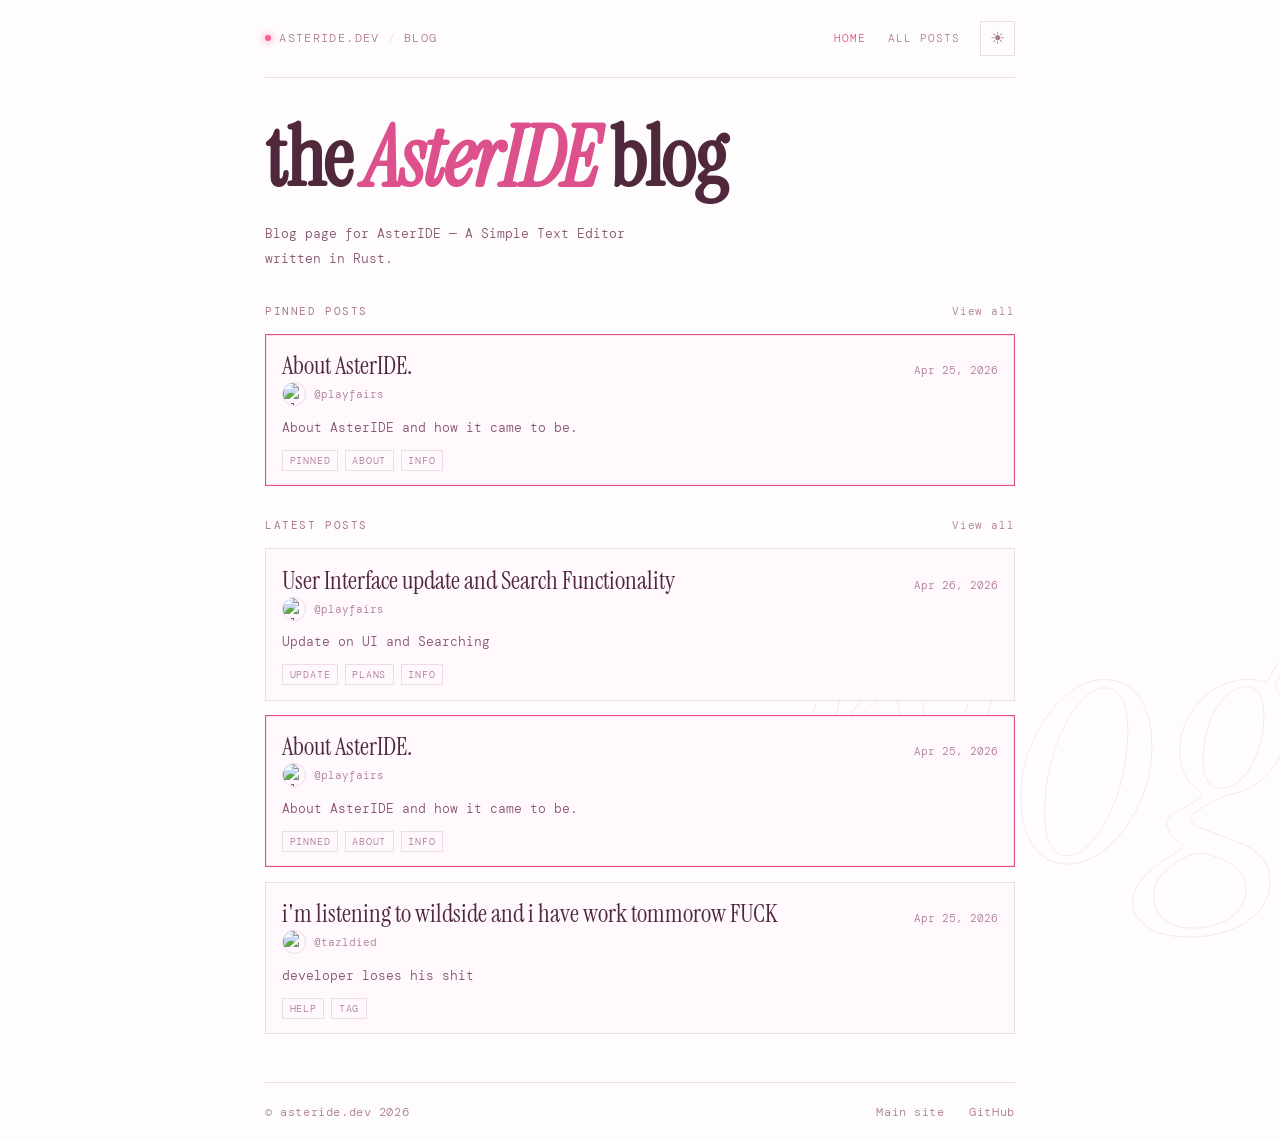
==== commit 133806c4: "update main page" ====
--- a/index.html
+++ b/index.html
@@ -52,7 +52,7 @@
       <!-- <p class="kicker">blog</p> -->
       <h1 class="title">the <em>AsterIDE</em> blog</h1>
       <p class="intro">
-        one post every 4 years
+        Blog page for AsterIDE — A Simple Text Editor written in Rust.
       </p>
 
       <section>
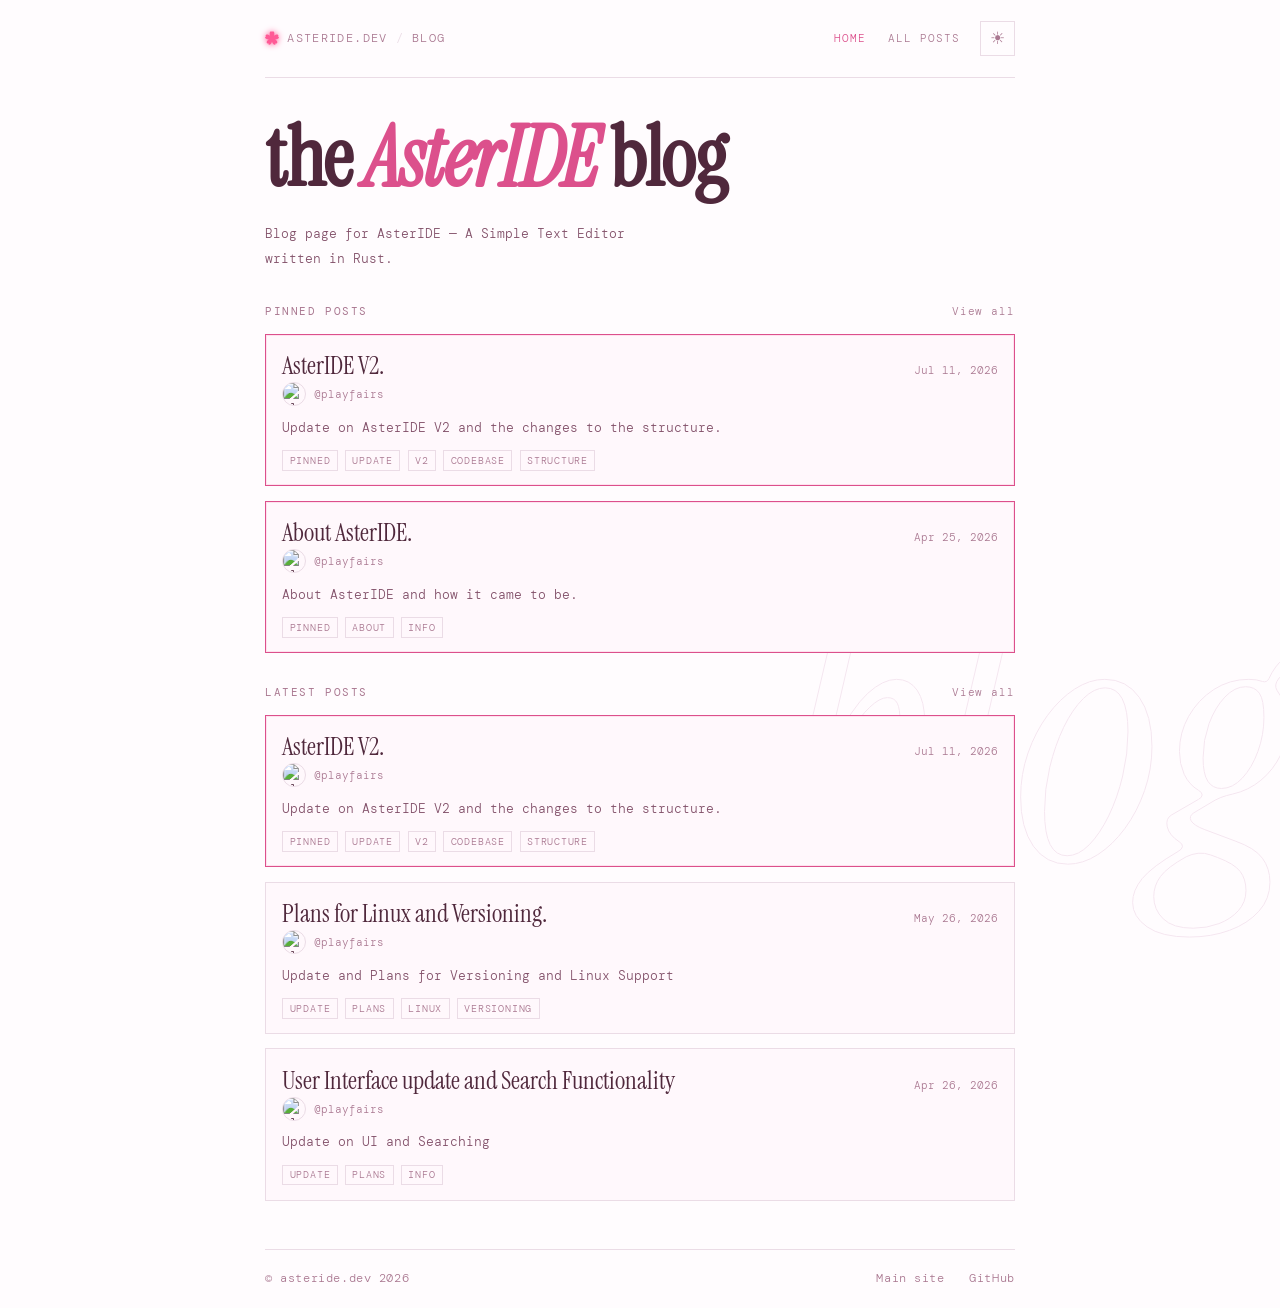
==== commit 89db583e: "arfgedsvc" ====
--- a/index.html
+++ b/index.html
@@ -33,7 +33,10 @@
   <div class="page">
     <header class="top-bar">
       <div class="site-id">
-        <span class="dot"></span>
+        <svg class="dot" viewBox="0 0 36 36" fill="currentColor" aria-hidden="true">
+          <path d="M31.298 20.807c4.197-1.363 5.027-3.182 4.191-6.416-.952.308-2.105-.001-2.272-.518-.168-.513.581-1.443 1.533-1.753-1.223-3.107-2.964-4.089-7.161-2.727-1.606.522-3.238 1.492-4.655 2.635C23.582 10.327 24 8.475 24 6.786c0-4.412-1.473-5.765-4.807-5.968 0 1-.652 2-1.193 2s-1.194-1-1.194-2C13.472 1.021 12 2.374 12 6.786c0 1.689.417 3.541 1.066 5.241-1.416-1.142-3.049-2.111-4.655-2.633-4.197-1.364-5.938-.381-7.162 2.727.951.31 1.701 1.238 1.534 1.753-.167.515-1.32.826-2.271.518-.837 3.233-.005 5.052 4.19 6.415 1.606.521 3.497.697 5.314.605-1.524.994-2.95 2.247-3.943 3.613-2.594 3.57-2.197 5.53.381 7.654.588-.809 1.703-1.235 2.142-.917.438.317.378 1.511-.21 2.32 2.816 1.795 4.803 1.565 7.396-2.003.993-1.366 1.743-3.111 2.218-4.867.475 1.757 1.226 3.501 2.218 4.867 2.594 3.57 4.58 3.798 7.397 2.003-.587-.81-.649-2.002-.21-2.321.437-.317 1.553.107 2.142.917 2.577-2.123 2.973-4.083.381-7.653-.993-1.366-2.42-2.619-3.943-3.613 1.816.092 3.706-.084 5.313-.605zM18 20.337c-.162-.292-.353-.538-.588-.709-.234-.171-.528-.276-.856-.341.228-.244.403-.502.493-.778.09-.275.1-.587.059-.919.302.141.602.228.892.228s.59-.087.894-.229c-.041.332-.031.644.059.919.09.276.265.534.492.778-.327.065-.621.17-.855.341-.236.172-.428.418-.59.71z"/>
+          <circle cx="18" cy="18.818" r="4" fill="currentColor"/>
+        </svg>
         <a href="https://asteride.dev">asteride.dev</a>
         <span class="crumb-sep">/</span>
         <a href="index.html">blog</a>
--- a/css/site.css
+++ b/css/site.css
@@ -151,12 +151,11 @@
 }
 
 .dot {
-  width: 6px;
-  height: 6px;
-  border-radius: 50%;
-  background: var(--accent-hot);
-  box-shadow: 0 0 8px var(--accent-hot);
-  animation: pulse 2.5s ease-in-out infinite;
+  width: 14px;
+  height: 14px;
+  flex-shrink: 0;
+  color: var(--accent-hot);
+  filter: drop-shadow(0 0 3px var(--accent-hot));
 }
 
 @keyframes pulse {
